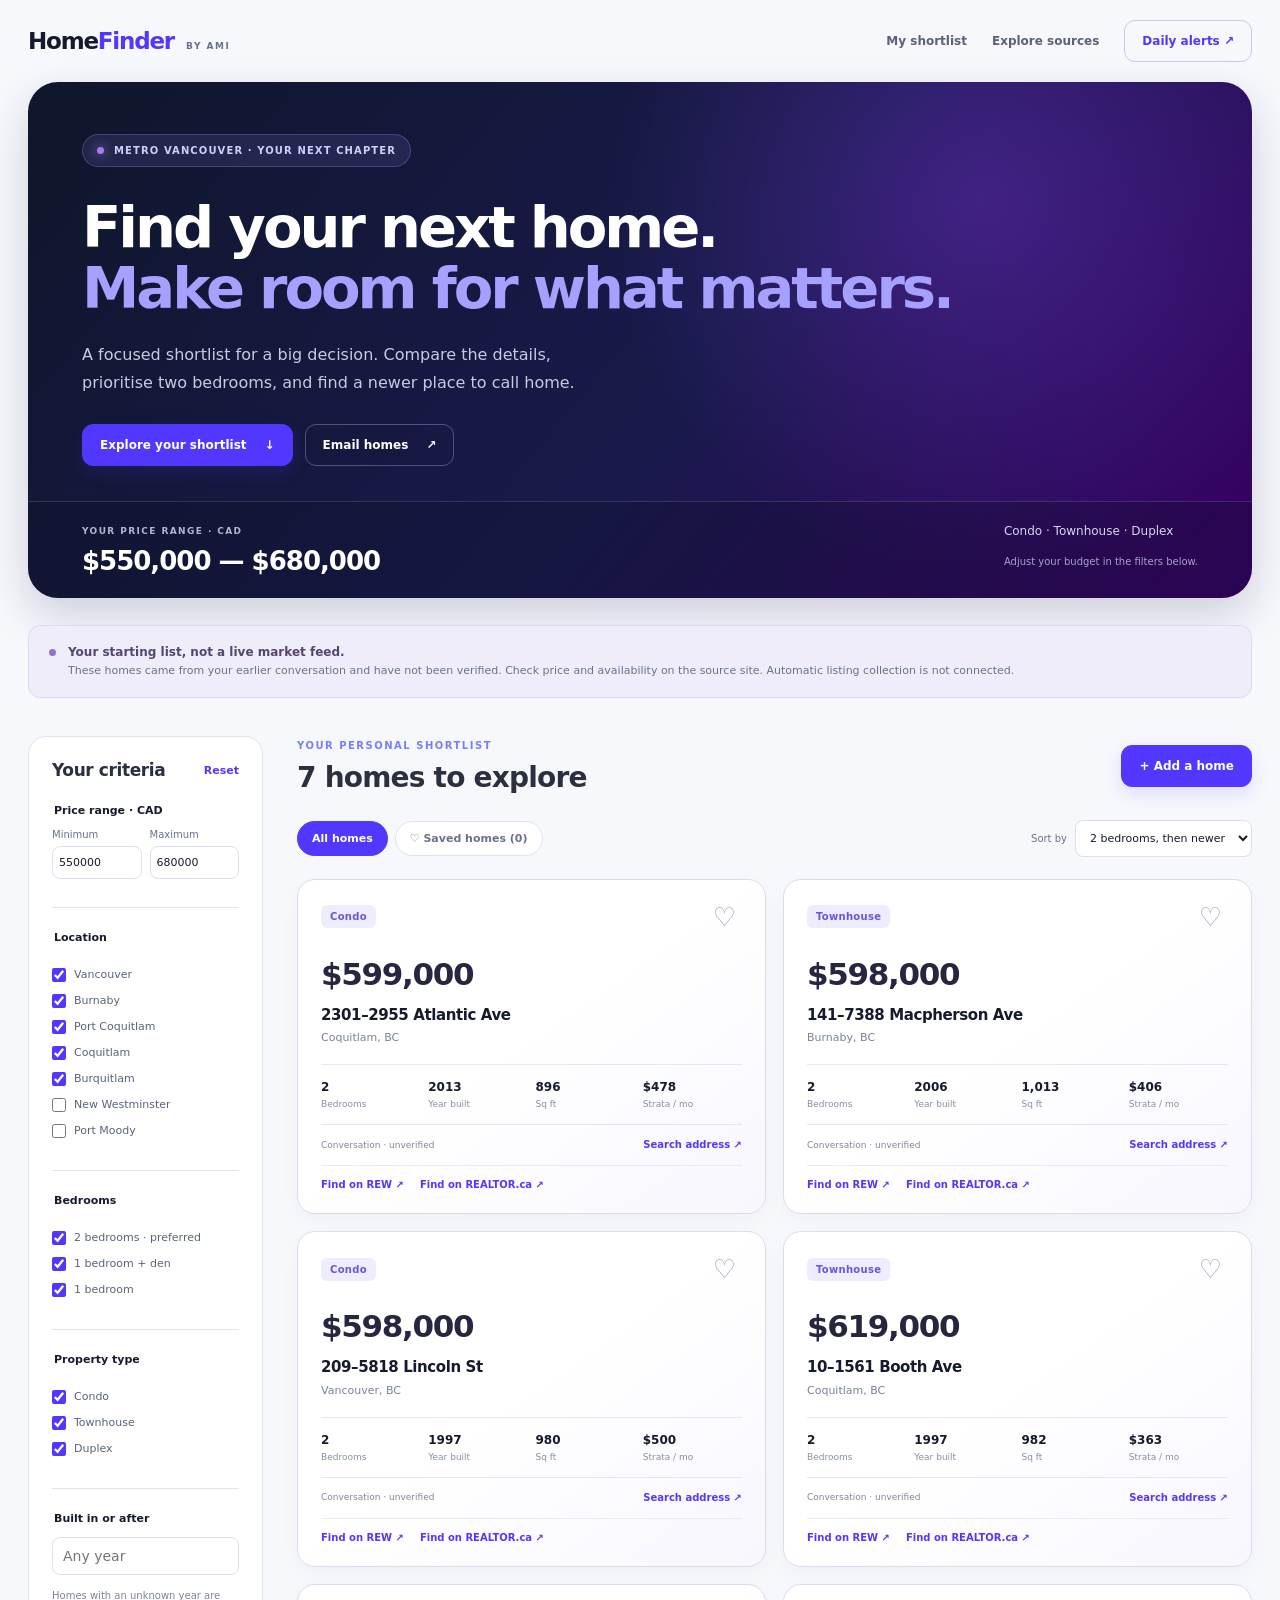
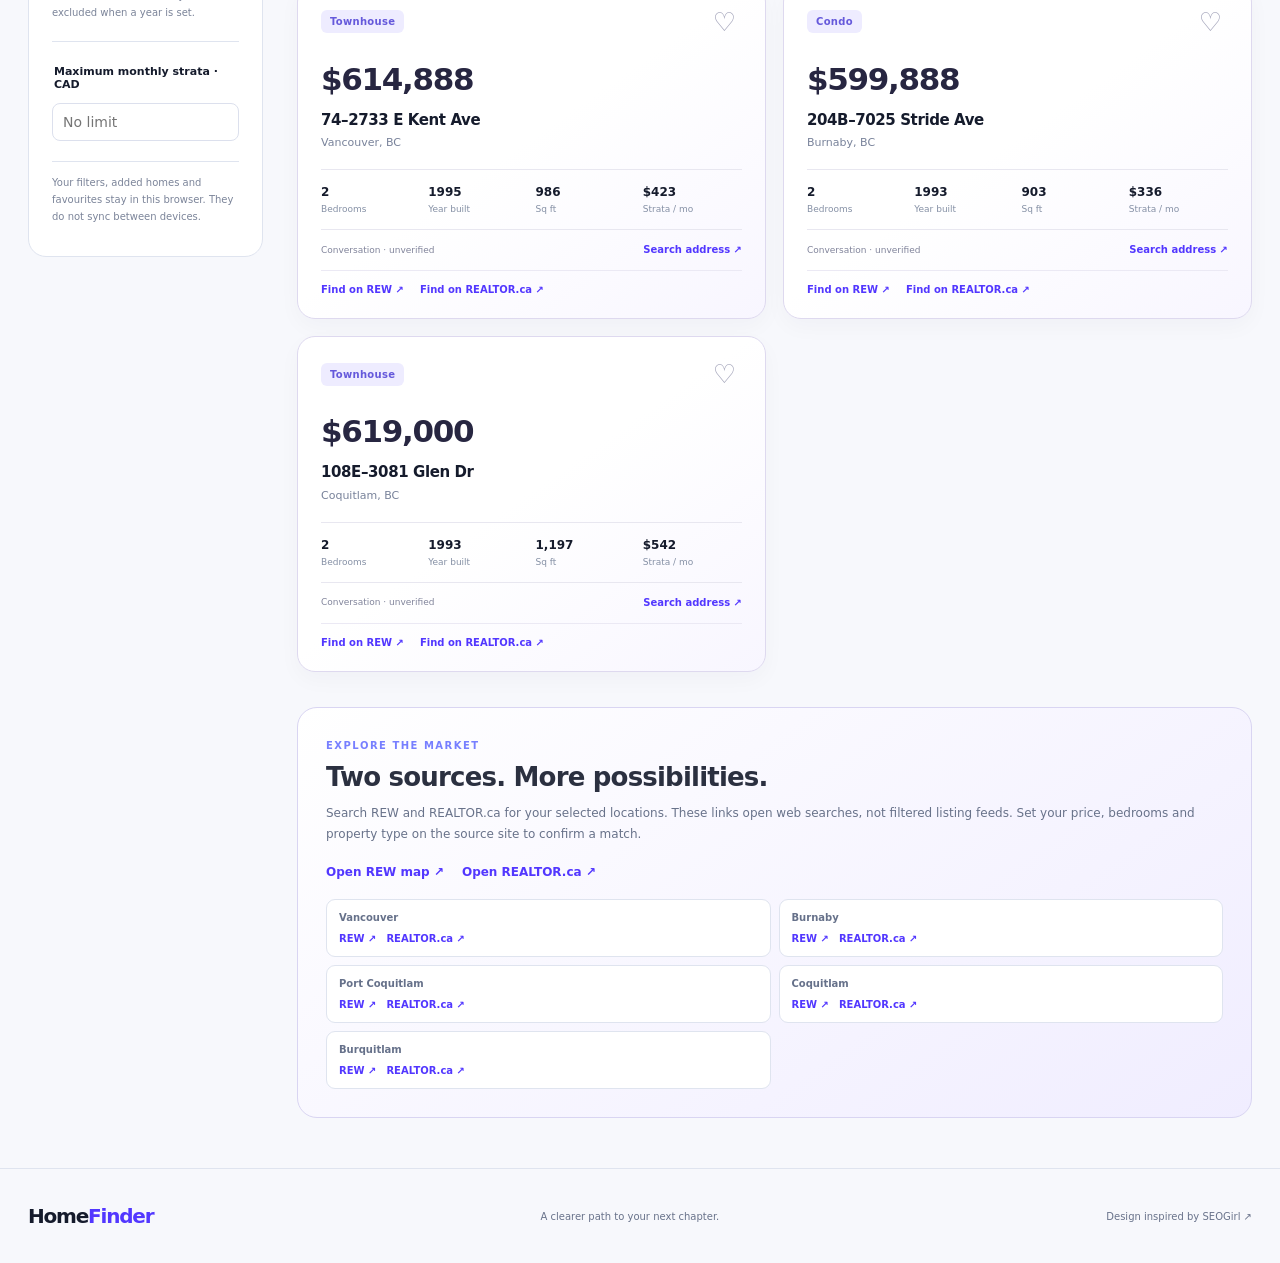
==== index.html @ 0e141b2b "Add files via upload" ====
<!doctype html>
<html lang="en" dir="ltr"><head><meta charset="utf-8"><meta name="viewport" content="width=device-width,initial-scale=1"><title>Home Finder · Ami</title><meta name="description" content="A personal home shortlist for Metro Vancouver. Compare homes, explore REW and REALTOR.ca, and email your favourites."><link rel="icon" href="data:image/svg+xml,%3Csvg xmlns='http://www.w3.org/2000/svg' viewBox='0 0 32 32'%3E%3Crect width='32' height='32' rx='9' fill='%235237ff'/%3E%3Cpath d='M7 16L16 8l9 8v10h-7v-7h-4v7H7z' fill='white'/%3E%3C/svg%3E"><link rel="stylesheet" href="style.css"></head>
<body><header><a class="brand" href="./">Home<span>Finder</span><small>BY AMI</small></a><nav><a href="#workspace">My shortlist</a><a href="#sources">Explore sources</a><button id="daily-open" class="outline">Daily alerts ↗</button></nav></header>
<main><section class="intro"><div class="hero-copy"><span class="eyebrow badge"><i></i> METRO VANCOUVER · YOUR NEXT CHAPTER</span><h1>Find your next home.<br><em>Make room for what matters.</em></h1><p>A focused shortlist for a big decision. Compare the details,<br class="desktop-br"> prioritise two bedrooms, and find a newer place to call home.</p><div class="hero-actions"><a class="primary link-button" href="#workspace">Explore your shortlist <span>↓</span></a><button id="email-open" class="outline">Email homes <span>↗</span></button></div></div><div class="summary"><span>YOUR PRICE RANGE · CAD</span><strong id="budget-summary">$550,000 — $680,000</strong><div>Condo · Townhouse · Duplex</div><small>Adjust your budget in the filters below.</small></div></section>
<div class="notice"><span class="notice-dot"></span><div><strong>Your starting list, not a live market feed.</strong><p>These homes came from your earlier conversation and have not been verified. Check price and availability on the source site. Automatic listing collection is not connected.</p></div></div>
<section class="workspace" id="workspace"><aside class="filters"><div class="filter-title"><h2>Your criteria</h2><button id="reset" class="text-btn">Reset</button></div><fieldset><legend>Price range · CAD</legend><div class="prices"><label>Minimum<input id="min" type="number" min="0" step="1000" value="550000"></label><label>Maximum<input id="max" type="number" min="0" step="1000" value="680000"></label></div><p id="price-error" role="alert"></p></fieldset><fieldset><legend>Location</legend><div id="cities"></div></fieldset><fieldset><legend>Bedrooms</legend><div id="beds"></div></fieldset><fieldset><legend>Property type</legend><div id="types"></div></fieldset><fieldset><legend>Built in or after</legend><input id="year" aria-label="Earliest construction year" type="number" min="1900" max="2035" placeholder="Any year"><small>Homes with an unknown year are excluded when a year is set.</small></fieldset><fieldset><legend>Maximum monthly strata · CAD</legend><input id="strata" aria-label="Maximum monthly strata fee" type="number" min="0" step="1" placeholder="No limit"></fieldset><p class="local-note">Your filters, added homes and favourites stay in this browser. They do not sync between devices.</p></aside>
<section class="results"><div class="result-top"><div><span class="eyebrow">YOUR PERSONAL SHORTLIST</span><h2><span id="count">0</span> homes to explore</h2></div><button id="add-open" class="primary">+ Add a home</button></div><div class="toolbar"><div class="switcher"><button id="all" aria-pressed="true">All homes</button><button id="saved" aria-pressed="false">♡ Saved homes</button></div><label class="sort-label">Sort by<select id="sort"><option value="match">2 bedrooms, then newer</option><option value="year">Newest buildings</option><option value="price">Lowest price</option><option value="strata">Lowest strata</option><option value="added">Recently added</option></select></label></div><div id="cards" class="cards"></div>
<section class="sources" id="sources"><span class="eyebrow">EXPLORE THE MARKET</span><h2>Two sources. More possibilities.</h2><p>Search REW and REALTOR.ca for your selected locations. These links open web searches, not filtered listing feeds. Set your price, bedrooms and property type on the source site to confirm a match.</p><div class="source-direct"><a href="https://www.rew.ca/map" target="_blank" rel="noopener noreferrer">Open REW map ↗</a><a href="https://www.realtor.ca/" target="_blank" rel="noopener noreferrer">Open REALTOR.ca ↗</a></div><div id="source-links"></div></section></section></section></main>
<footer><a class="brand" href="./">Home<span>Finder</span></a><span>A clearer path to your next chapter.</span><a href="https://www.seogirl.ca/" target="_blank" rel="noopener noreferrer">Design inspired by SEOGirl ↗</a></footer>
<dialog id="daily"><div class="dialog-head"><h2>Fresh listings, daily.</h2><button class="close" aria-label="Close">×</button></div><div class="status-label">Automatic emails from this app: not connected</div><p>Use REW’s saved-search alerts for daily listing emails:</p><ol><li>Sign in to your REW account.</li><li>Choose your locations, $550,000–$680,000 budget, bedrooms and property types.</li><li>Select <b>Save Search</b>, then set <b>New listing property alerts</b> to <b>Daily</b>.</li></ol><div class="dialog-actions"><a class="primary link-button" href="https://www.rew.ca/map" target="_blank" rel="noopener noreferrer">Set up on REW ↗</a><a class="outline link-button" href="https://www.realtor.ca/" target="_blank" rel="noopener noreferrer">Explore REALTOR.ca ↗</a></div><p class="dialog-note">Alerts are managed by the source website. Adding an email address here does not subscribe you. Use “Email homes” to prepare a message with homes from your shortlist.</p></dialog>
<dialog id="add"><div class="dialog-head"><h2>Add a home</h2><button class="close" aria-label="Close">×</button></div><p>Paste a REW, REALTOR.ca or other listing link and enter its details. This saves the home in this browser; it does not import or verify the listing.</p><form id="add-form"><label>Address<input name="address" required maxlength="160"></label><label>Listing URL<input name="url" type="url" required placeholder="https://www.realtor.ca/…"></label><div class="form-grid"><label>Price · CAD<input name="price" type="number" required min="1" max="100000000"></label><label>Location<select name="city" id="add-city"></select></label><label>Bedrooms<select name="bed"><option value="2">2 bedrooms</option><option value="1den">1 bedroom + den</option><option value="1">1 bedroom</option></select></label><label>Property type<select name="type"><option value="Condo">Condo</option><option value="Townhouse">Townhouse</option><option value="Duplex">Duplex</option></select></label><label>Year built<input name="year" type="number" min="1900" max="2035"></label><label>Area · sq ft<input name="area" type="number" min="1" max="100000"></label><label>Monthly strata · CAD<input name="strata" type="number" min="0" max="100000" step="0.01"></label></div><p id="add-error" role="alert"></p><button class="primary" type="submit">Add to shortlist</button></form></dialog>
<dialog id="email"><div class="dialog-head"><h2>Email your shortlist</h2><button class="close" aria-label="Close">×</button></div><p>Prepare a message, then review and send it from your email app. No email is sent automatically.</p><form id="email-form"><label>To <span class="optional">(optional)</span><input id="email-to" type="email" placeholder="you@example.com" autocomplete="email" maxlength="254"></label><label>Include<select id="email-scope"><option value="saved">All saved homes</option><option value="visible">Currently visible homes</option></select></label><label>Subject<input id="email-subject" value="My Metro Vancouver home shortlist" required maxlength="160"></label><label>Message preview<textarea id="email-body" readonly rows="9"></textarea></label><p id="email-error" role="alert"></p><div class="dialog-actions"><button class="primary" type="submit">Open email draft ↗</button><button class="outline" type="button" id="download-email">Download email draft</button><button class="text-btn" type="button" id="copy-email">Copy message</button></div><p class="dialog-note">Requires an email app configured on your device. For a long shortlist, download the draft (.eml) or copy the message. The recipient address is not saved.</p></form></dialog>
<div id="toast" role="status" aria-live="polite"></div><script src="app.js"></script></body></html>
---- style.css ----
:root{--navy:#10182d;--violet:#5237ff;--purple:#7c61ff;--lav:#a99bff;--mint:#43e6ad;--paper:#f7f8fc;--ink:#151b2c;--muted:#68728a;--line:#dfe4ef}*{box-sizing:border-box}html{scroll-behavior:smooth;scroll-padding-top:24px}body{margin:0;background:var(--paper);color:var(--ink);font-family:Inter,ui-sans-serif,system-ui,-apple-system,BlinkMacSystemFont,"Segoe UI",sans-serif;font-size:14px}button,input,select,textarea{font:inherit}button,a,input,select,textarea{outline-offset:4px}button{cursor:pointer}a{color:inherit;text-decoration:none}header{height:82px;max-width:1300px;padding:0 28px;margin:auto;display:flex;align-items:center;justify-content:space-between;gap:16px}.brand{display:flex;align-items:baseline;font-size:23px;font-weight:800;letter-spacing:-1.2px}.brand>span{color:var(--violet)}.brand small{font-size:9px;letter-spacing:1.5px;margin-left:12px;color:var(--muted)}nav{display:flex;align-items:center;gap:25px;font-size:12px;font-weight:650;color:#59627a}nav>a:hover{color:var(--violet)}main{max-width:1300px;margin:auto;padding:0 28px}.intro{padding:52px 54px 0;color:#fff;border-radius:30px;background:radial-gradient(circle at 78% 23%,rgba(99,46,183,.5),transparent 36%),linear-gradient(130deg,#0e172b 0%,#181a4b 55%,#390066 100%);box-shadow:0 18px 45px #1c18472e;overflow:hidden}.eyebrow{font-size:10px;font-weight:800;color:#777fff;letter-spacing:1.5px}.badge{display:inline-flex;gap:10px;align-items:center;color:#d2cbff;background:#9b91ff1f;border:1px solid #aaa4ff40;border-radius:999px;padding:10px 14px;letter-spacing:1.1px}.badge i{width:7px;height:7px;border-radius:50%;background:#a779ef;box-shadow:0 0 12px #a779ef}h1{font-size:clamp(36px,4.5vw,60px);line-height:1.06;font-weight:750;letter-spacing:-3px;margin:30px 0 22px}h1 em{font-style:normal;color:#a6a0ff}p{line-height:1.75;color:var(--muted);margin:8px 0}h2{font-size:25px;line-height:1.2;letter-spacing:-.8px;font-weight:750;margin:0;color:#2b3040}.intro p{font-size:16px;color:#c7cbe0}.hero-actions{display:flex;gap:12px;margin:27px 0 35px}.primary,.outline{display:inline-flex;align-items:center;justify-content:center;gap:18px;border-radius:11px;padding:12px 17px;font-size:12px;font-weight:750;min-height:42px}.primary{background:var(--violet);color:#fff;border:1px solid var(--violet);box-shadow:0 7px 18px #5237ff25}.primary:hover{background:#4026ec}.outline{background:transparent;color:var(--violet);border:1px solid #cdc6ed}.intro .outline{color:#fff;border-color:#ffffff40}.intro .outline:hover{background:#ffffff0a}.summary{display:grid;grid-template-columns:1fr auto;align-items:center;gap:8px 28px;margin:0 -54px;padding:22px 54px;background:#090d2340;border-top:1px solid #ffffff22}.summary>span{font-size:9px;letter-spacing:1.4px;color:#b5b4d0;font-weight:700}.summary strong{grid-column:1;grid-row:2;font-size:26px;font-weight:700;letter-spacing:-1px}.summary div{grid-column:2;grid-row:1;font-size:12px;color:#d8d4ef}.summary small{grid-column:2;grid-row:2;font-size:10px;color:#a0a6c6}.notice{display:flex;gap:12px;padding:17px 20px;margin-top:27px;border:1px solid #ddd8f1;background:#f0edfa;border-radius:12px}.notice strong{font-size:12px;font-weight:650;color:#534670}.notice p{font-size:11px;line-height:1.65;margin:3px 0 0}.notice-dot{width:7px;height:7px;border-radius:50%;background:#9073cd;flex-shrink:0;margin-top:6px}.workspace{display:grid;grid-template-columns:235px minmax(0,1fr);gap:34px;margin-top:38px}.filters{background:#fff;border:1px solid var(--line);border-radius:18px;padding:23px;height:max-content}.filter-title{display:flex;justify-content:space-between;align-items:center;gap:10px}.filter-title h2{font-size:17px;letter-spacing:-.4px}.text-btn{background:none;border:0;font-size:11px;color:var(--violet);padding:0;font-weight:650}.filters fieldset{margin:23px 0 0;padding:0 0 20px;border:0;border-bottom:1px solid var(--line)}legend{font-size:11px;margin-bottom:12px;font-weight:750}.prices{display:flex;gap:8px}.prices label{width:50%;font-size:10px;color:var(--muted)}input,select,textarea{border:1px solid #dce0ed;background:#fff;color:var(--ink);border-radius:8px;padding:10px;width:100%;min-width:0}input:focus,select:focus,textarea:focus{outline:2px solid #b4a9ff;outline-offset:1px}.prices input{font-size:11px;padding:9px 6px;margin-top:6px}.check{display:flex;gap:8px;align-items:center;font-size:11px;margin:12px 0;cursor:pointer;color:#58647a}.check input{width:14px;height:14px;margin:0;accent-color:var(--violet)}.filters small,.local-note{font-size:10px;line-height:1.7;color:#7b8499;display:block;margin-top:12px}.result-top{display:flex;justify-content:space-between;align-items:center;gap:12px}.result-top h2{margin-top:9px;font-size:28px}.toolbar{display:flex;align-items:center;justify-content:space-between;gap:12px;margin:25px 0 22px}.switcher{display:flex;gap:7px}.switcher button{border:1px solid var(--line);border-radius:999px;background:#fff;font-size:11px;color:#68728a;padding:10px 14px;font-weight:650}.switcher button[aria-pressed=true]{color:#fff;border-color:var(--violet);background:var(--violet)}.sort-label{display:flex;gap:8px;align-items:center;white-space:nowrap;font-size:10px;color:var(--muted)}select{font-size:11px}.cards{display:grid;grid-template-columns:repeat(2,minmax(0,1fr));gap:17px}.card{background:linear-gradient(145deg,#fff 48%,#f8f6ff);border:1px solid #ded9ef;border-radius:18px;padding:23px;position:relative;box-shadow:0 8px 22px #131d3b08;transition:transform .2s,box-shadow .2s}.card:hover{transform:translateY(-3px);box-shadow:0 15px 30px #5237ff12}.card-top{display:flex;justify-content:space-between;align-items:center}.kind{font-size:10px;font-weight:700;letter-spacing:.3px;color:#6559db;background:#eeecff;border-radius:6px;padding:6px 9px}.favorite{background:transparent;border:0;color:#a2a3b9;font-size:26px;line-height:1}.favorite.active{color:var(--violet)}.price{font-size:31px;font-weight:750;letter-spacing:-1.3px;display:block;margin:25px 0 12px;color:#272641}.address{font-size:15px;font-weight:700;line-height:1.5;letter-spacing:-.4px;margin:0;overflow-wrap:anywhere}.location{font-size:11px;color:#78829a;margin-top:5px}.specs{display:grid;grid-template-columns:repeat(4,1fr);gap:8px;border-top:1px solid #e8e7f0;border-bottom:1px solid #e8e7f0;padding:15px 0;margin-top:20px;font-size:12px;font-weight:650}.specs small{font-size:9px;color:#8590a5;display:block;margin-top:5px;font-weight:400}.card-bottom{margin-top:14px;display:flex;flex-wrap:wrap;justify-content:space-between;gap:12px;align-items:center;font-size:10px}.card-bottom a,.card-links a{color:var(--violet);font-weight:650}.unverified{font-size:9px;color:#81849b}.card-links{display:flex;gap:16px;margin-top:15px;font-size:10px;border-top:1px solid #ebe9f4;padding-top:13px}.empty{grid-column:1/-1;padding:60px 20px;text-align:center;border:1px dashed #cec7ef;background:#f8f6ff;border-radius:18px}.empty h2{font-size:22px}.empty p{font-size:13px}.sources{margin-top:35px;padding:28px;border:1px solid #d9d5f2;border-radius:20px;background:linear-gradient(145deg,#fff,#f0edff)}.sources h2{margin:10px 0;font-size:26px}.sources p{font-size:12px}.source-direct{display:flex;gap:18px;margin-top:20px;font-size:12px;font-weight:700;color:var(--violet)}#source-links{display:grid;grid-template-columns:1fr 1fr;gap:8px;margin-top:20px}.source-row{display:flex;flex-wrap:wrap;align-items:center;gap:10px;padding:12px;border:1px solid var(--line);border-radius:9px;background:#fff;font-size:10px}.source-row strong{width:100%;color:#66718a}.source-row a{color:var(--violet);font-weight:650}footer{display:flex;justify-content:space-between;align-items:center;gap:20px;margin:50px auto 0;padding:35px 28px;max-width:1300px;border-top:1px solid var(--line);font-size:10px;color:var(--muted)}footer .brand{font-size:20px;color:var(--ink)}dialog{border:1px solid var(--line);border-radius:22px;padding:30px;max-width:590px;width:calc(100% - 28px);color:var(--ink);font:14px/1.6 Inter,ui-sans-serif,system-ui,-apple-system,BlinkMacSystemFont,"Segoe UI",sans-serif;max-height:90vh;box-shadow:0 25px 100px #10182d40}dialog::backdrop{background:#10182d88;backdrop-filter:blur(5px)}.dialog-head{display:flex;justify-content:space-between;align-items:center;margin-bottom:18px}.close{background:none;border:0;font-size:27px;color:#76728c}.status-label{color:#6f5687;background:#f0ebfa;padding:11px;border-radius:8px;font-size:11px}dialog p{font-size:12px}ol{padding-left:22px;line-height:1.85;color:#68728a;font-size:12px}ol li{margin:12px 0}.link-button{display:inline-flex}.dialog-note{font-size:10px!important;margin-top:22px;border-top:1px solid var(--line);padding-top:15px}.dialog-actions{display:flex;flex-wrap:wrap;gap:10px;align-items:center}form{margin-top:19px}form label{display:block;font-size:11px;font-weight:650;margin-bottom:15px}form input,form select,form textarea{margin-top:6px;font-weight:400}.form-grid{display:grid;grid-template-columns:1fr 1fr;gap:0 15px}textarea{resize:vertical;font-size:11px;line-height:1.65;background:#f9f9fc}.optional{font-weight:400;color:var(--muted)}#toast{position:fixed;bottom:22px;left:50%;transform:translateX(-50%);background:var(--navy);color:#fff;padding:13px 22px;border-radius:11px;box-shadow:0 5px 30px #0002;display:none;z-index:10;font-size:12px;max-width:90vw;min-width:240px;text-align:center}#price-error,#add-error,#email-error{color:#b15335;font-size:11px}.delete-btn{background:none;border:0;color:#9a7385;font-size:10px;margin-top:13px;padding:0}@media(prefers-reduced-motion:reduce){html{scroll-behavior:auto}*{transition:none!important}}@media(max-width:1000px){.workspace{grid-template-columns:210px minmax(0,1fr);gap:22px}.filters{padding:18px}.card{padding:18px}.toolbar{align-items:flex-start;flex-direction:column}.specs{gap:5px;font-size:11px}.intro{padding:42px 35px 0}.summary{margin:0 -35px;padding:22px 35px}h1{letter-spacing:-2px}}@media(max-width:760px){header{padding:0 18px}nav>a{display:none}main{padding:0 18px}.intro{border-radius:24px;padding:35px 25px 0}h1{font-size:38px;letter-spacing:-1.8px}.intro p{font-size:14px}.desktop-br{display:none}.summary{margin:0 -25px;padding:20px 25px}.summary strong{font-size:22px}.summary div{font-size:10px}.summary small{font-size:9px}.workspace{display:flex;flex-direction:column;gap:28px}.filters{display:grid;grid-template-columns:1fr 1fr;gap:17px;padding:20px}.filter-title,.local-note{grid-column:1/-1}.filters fieldset{margin:0}.toolbar{flex-direction:row;flex-wrap:wrap}.result-top h2{font-size:25px}.cards{grid-template-columns:1fr 1fr}.badge{font-size:8px;letter-spacing:.8px}footer{flex-wrap:wrap;padding:25px 18px}}@media(max-width:480px){.cards{grid-template-columns:1fr}.summary{display:block}.summary strong{display:block;margin:9px 0 14px}.summary div{margin-bottom:5px}.hero-actions{gap:8px;flex-wrap:wrap}.primary,.outline{padding:11px 13px;font-size:11px}.brand{font-size:20px}.brand small{display:none}h1{font-size:35px}#source-links{grid-template-columns:1fr}.sources{padding:22px}.source-direct{flex-wrap:wrap}.card{padding:23px}.specs{font-size:12px}.notice{padding:15px}.result-top h2{font-size:23px}dialog{padding:23px}.form-grid{gap:0 10px}}
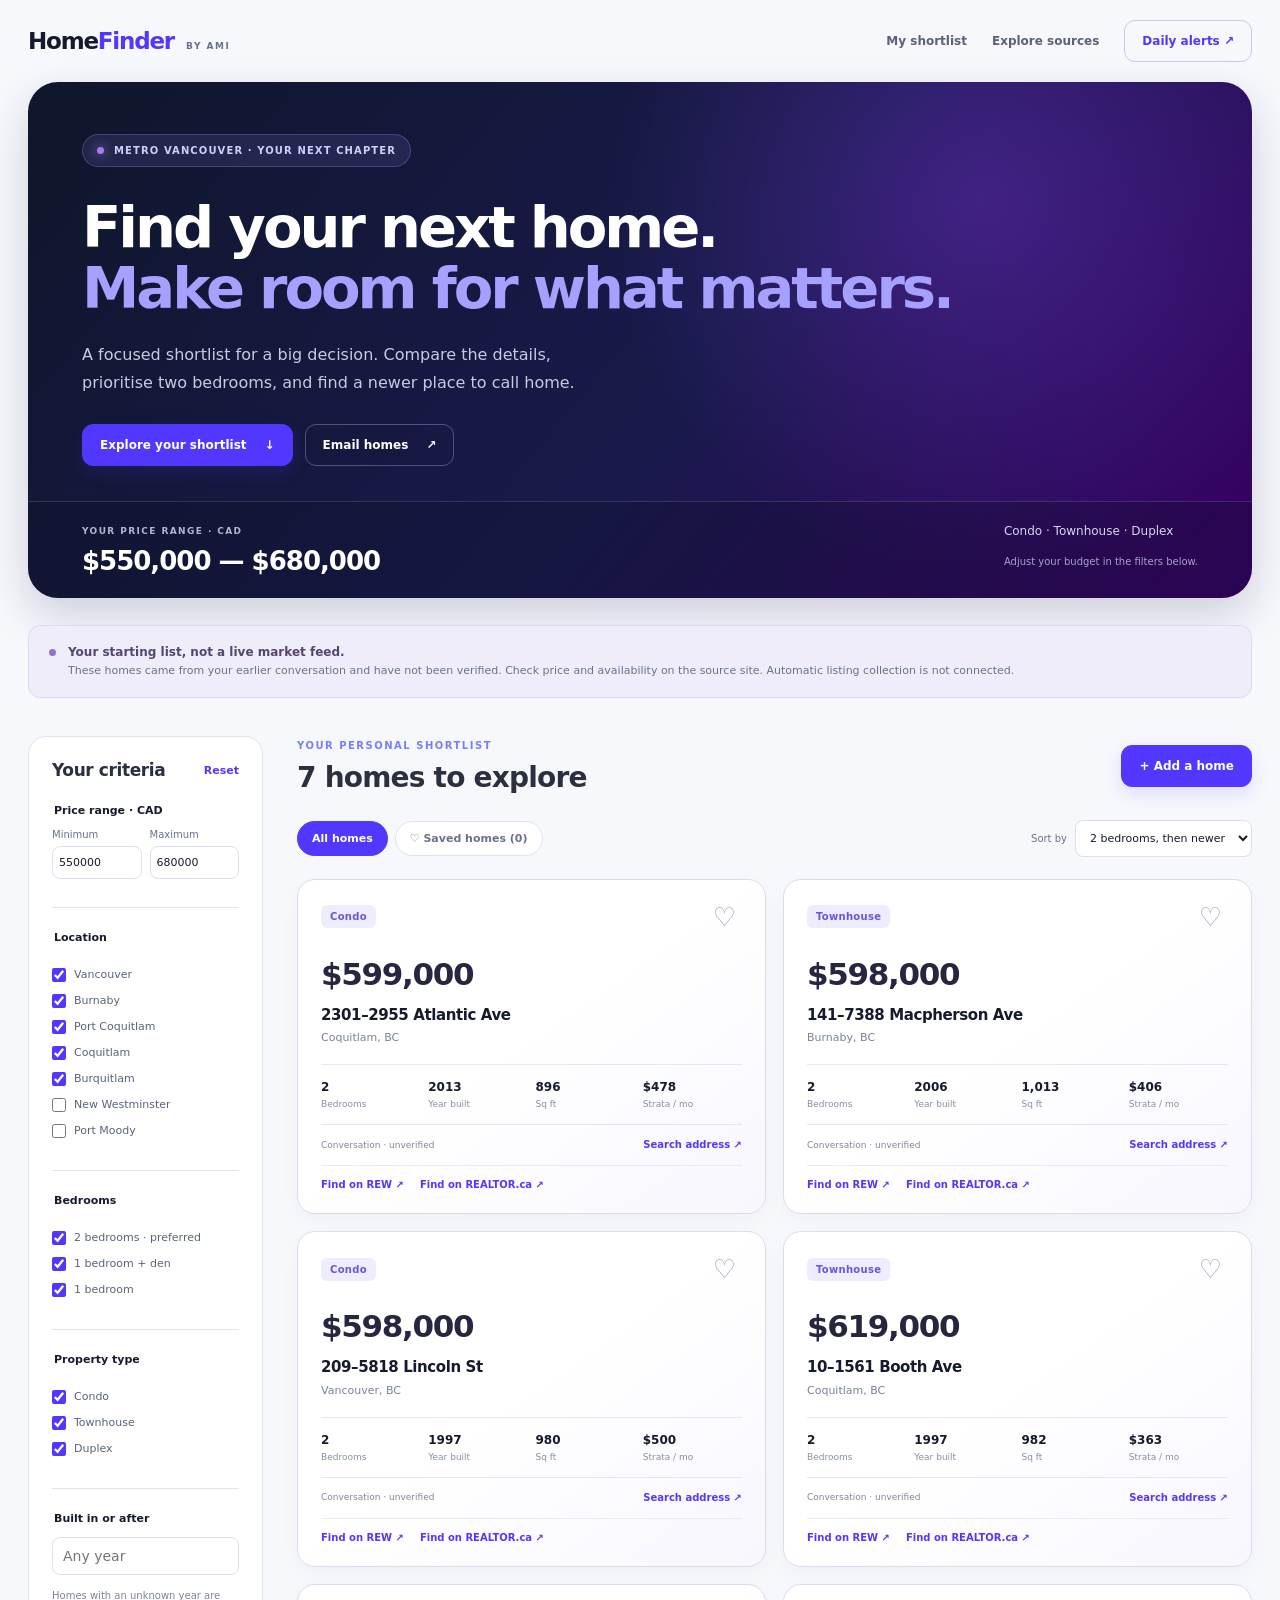
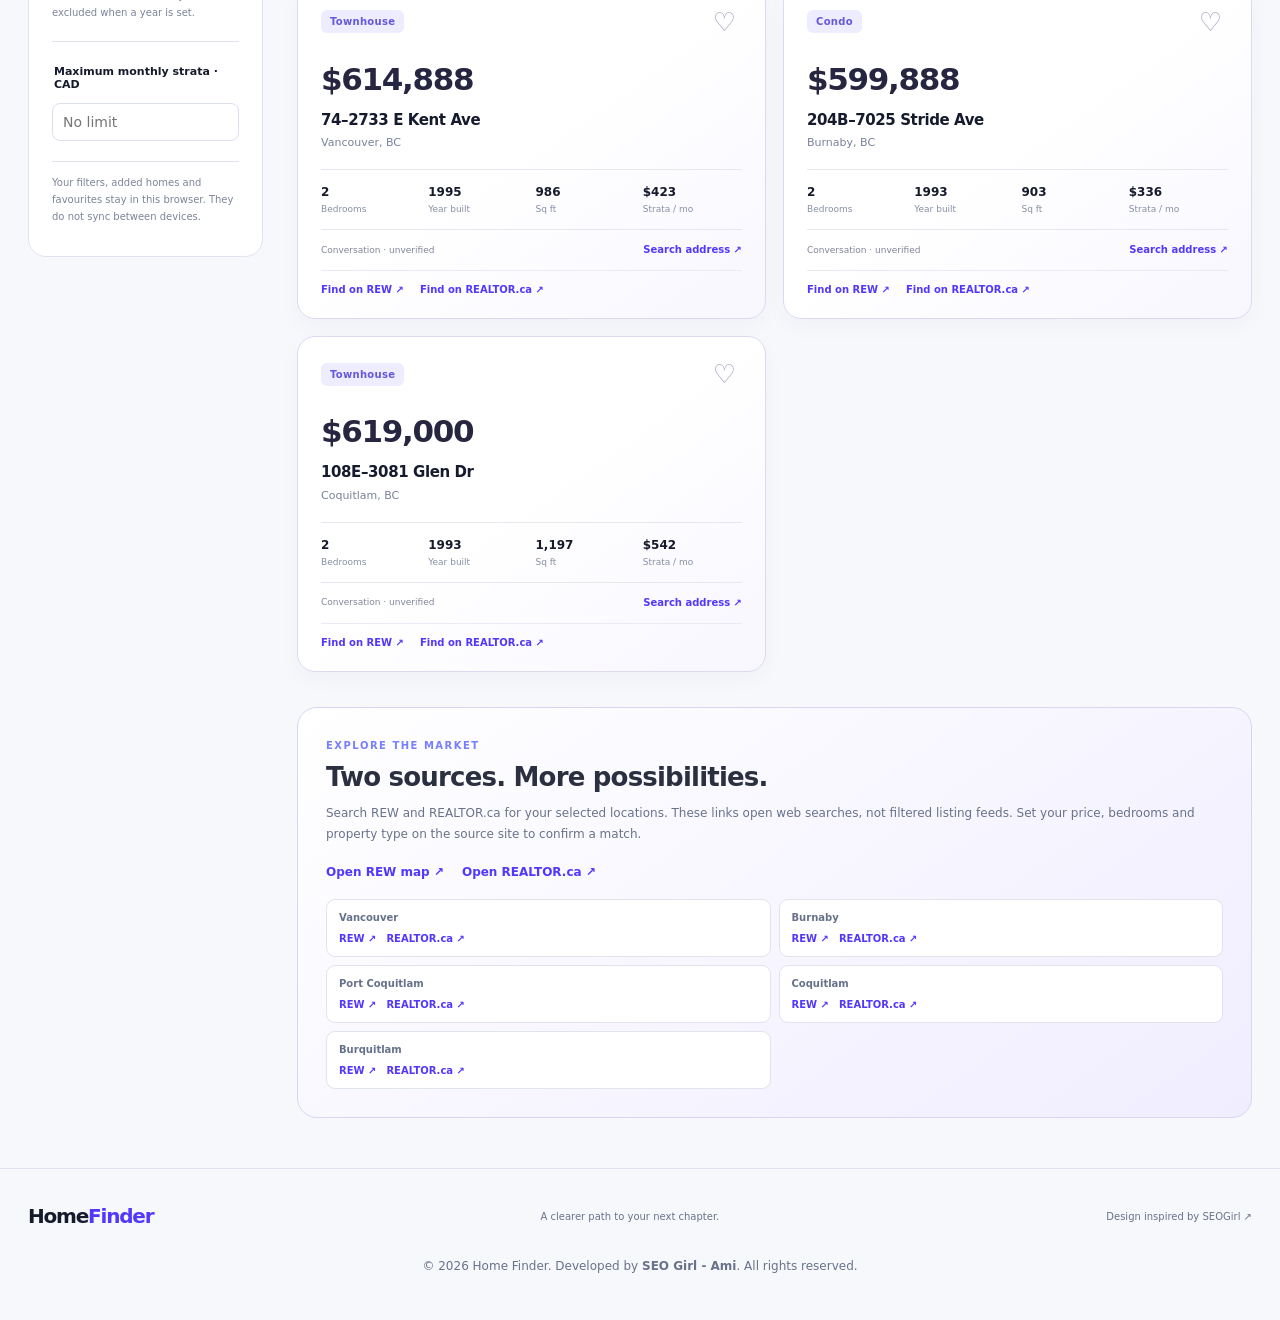
==== commit f2ceca83: "Standardize app footer credit to SEO Girl - Ami" ====
--- a/index.html
+++ b/index.html
@@ -6,8 +6,8 @@
 <section class="workspace" id="workspace"><aside class="filters"><div class="filter-title"><h2>Your criteria</h2><button id="reset" class="text-btn">Reset</button></div><fieldset><legend>Price range · CAD</legend><div class="prices"><label>Minimum<input id="min" type="number" min="0" step="1000" value="550000"></label><label>Maximum<input id="max" type="number" min="0" step="1000" value="680000"></label></div><p id="price-error" role="alert"></p></fieldset><fieldset><legend>Location</legend><div id="cities"></div></fieldset><fieldset><legend>Bedrooms</legend><div id="beds"></div></fieldset><fieldset><legend>Property type</legend><div id="types"></div></fieldset><fieldset><legend>Built in or after</legend><input id="year" aria-label="Earliest construction year" type="number" min="1900" max="2035" placeholder="Any year"><small>Homes with an unknown year are excluded when a year is set.</small></fieldset><fieldset><legend>Maximum monthly strata · CAD</legend><input id="strata" aria-label="Maximum monthly strata fee" type="number" min="0" step="1" placeholder="No limit"></fieldset><p class="local-note">Your filters, added homes and favourites stay in this browser. They do not sync between devices.</p></aside>
 <section class="results"><div class="result-top"><div><span class="eyebrow">YOUR PERSONAL SHORTLIST</span><h2><span id="count">0</span> homes to explore</h2></div><button id="add-open" class="primary">+ Add a home</button></div><div class="toolbar"><div class="switcher"><button id="all" aria-pressed="true">All homes</button><button id="saved" aria-pressed="false">♡ Saved homes</button></div><label class="sort-label">Sort by<select id="sort"><option value="match">2 bedrooms, then newer</option><option value="year">Newest buildings</option><option value="price">Lowest price</option><option value="strata">Lowest strata</option><option value="added">Recently added</option></select></label></div><div id="cards" class="cards"></div>
 <section class="sources" id="sources"><span class="eyebrow">EXPLORE THE MARKET</span><h2>Two sources. More possibilities.</h2><p>Search REW and REALTOR.ca for your selected locations. These links open web searches, not filtered listing feeds. Set your price, bedrooms and property type on the source site to confirm a match.</p><div class="source-direct"><a href="https://www.rew.ca/map" target="_blank" rel="noopener noreferrer">Open REW map ↗</a><a href="https://www.realtor.ca/" target="_blank" rel="noopener noreferrer">Open REALTOR.ca ↗</a></div><div id="source-links"></div></section></section></section></main>
-<footer><a class="brand" href="./">Home<span>Finder</span></a><span>A clearer path to your next chapter.</span><a href="https://www.seogirl.ca/" target="_blank" rel="noopener noreferrer">Design inspired by SEOGirl ↗</a></footer>
+<footer style="flex-wrap:wrap"><a class="brand" href="./">Home<span>Finder</span></a><span>A clearer path to your next chapter.</span><a href="https://www.seogirl.ca/" target="_blank" rel="noopener noreferrer">Design inspired by SEOGirl ↗</a><p style="flex-basis:100%;text-align:center;font-size:12px">© 2026 Home Finder. Developed by <strong>SEO Girl - Ami</strong>. All rights reserved.</p></footer>
 <dialog id="daily"><div class="dialog-head"><h2>Fresh listings, daily.</h2><button class="close" aria-label="Close">×</button></div><div class="status-label">Automatic emails from this app: not connected</div><p>Use REW’s saved-search alerts for daily listing emails:</p><ol><li>Sign in to your REW account.</li><li>Choose your locations, $550,000–$680,000 budget, bedrooms and property types.</li><li>Select <b>Save Search</b>, then set <b>New listing property alerts</b> to <b>Daily</b>.</li></ol><div class="dialog-actions"><a class="primary link-button" href="https://www.rew.ca/map" target="_blank" rel="noopener noreferrer">Set up on REW ↗</a><a class="outline link-button" href="https://www.realtor.ca/" target="_blank" rel="noopener noreferrer">Explore REALTOR.ca ↗</a></div><p class="dialog-note">Alerts are managed by the source website. Adding an email address here does not subscribe you. Use “Email homes” to prepare a message with homes from your shortlist.</p></dialog>
 <dialog id="add"><div class="dialog-head"><h2>Add a home</h2><button class="close" aria-label="Close">×</button></div><p>Paste a REW, REALTOR.ca or other listing link and enter its details. This saves the home in this browser; it does not import or verify the listing.</p><form id="add-form"><label>Address<input name="address" required maxlength="160"></label><label>Listing URL<input name="url" type="url" required placeholder="https://www.realtor.ca/…"></label><div class="form-grid"><label>Price · CAD<input name="price" type="number" required min="1" max="100000000"></label><label>Location<select name="city" id="add-city"></select></label><label>Bedrooms<select name="bed"><option value="2">2 bedrooms</option><option value="1den">1 bedroom + den</option><option value="1">1 bedroom</option></select></label><label>Property type<select name="type"><option value="Condo">Condo</option><option value="Townhouse">Townhouse</option><option value="Duplex">Duplex</option></select></label><label>Year built<input name="year" type="number" min="1900" max="2035"></label><label>Area · sq ft<input name="area" type="number" min="1" max="100000"></label><label>Monthly strata · CAD<input name="strata" type="number" min="0" max="100000" step="0.01"></label></div><p id="add-error" role="alert"></p><button class="primary" type="submit">Add to shortlist</button></form></dialog>
 <dialog id="email"><div class="dialog-head"><h2>Email your shortlist</h2><button class="close" aria-label="Close">×</button></div><p>Prepare a message, then review and send it from your email app. No email is sent automatically.</p><form id="email-form"><label>To <span class="optional">(optional)</span><input id="email-to" type="email" placeholder="you@example.com" autocomplete="email" maxlength="254"></label><label>Include<select id="email-scope"><option value="saved">All saved homes</option><option value="visible">Currently visible homes</option></select></label><label>Subject<input id="email-subject" value="My Metro Vancouver home shortlist" required maxlength="160"></label><label>Message preview<textarea id="email-body" readonly rows="9"></textarea></label><p id="email-error" role="alert"></p><div class="dialog-actions"><button class="primary" type="submit">Open email draft ↗</button><button class="outline" type="button" id="download-email">Download email draft</button><button class="text-btn" type="button" id="copy-email">Copy message</button></div><p class="dialog-note">Requires an email app configured on your device. For a long shortlist, download the draft (.eml) or copy the message. The recipient address is not saved.</p></form></dialog>
-<div id="toast" role="status" aria-live="polite"></div><script src="app.js"></script></body></html>+<div id="toast" role="status" aria-live="polite"></div><script src="app.js"></script></body></html>
